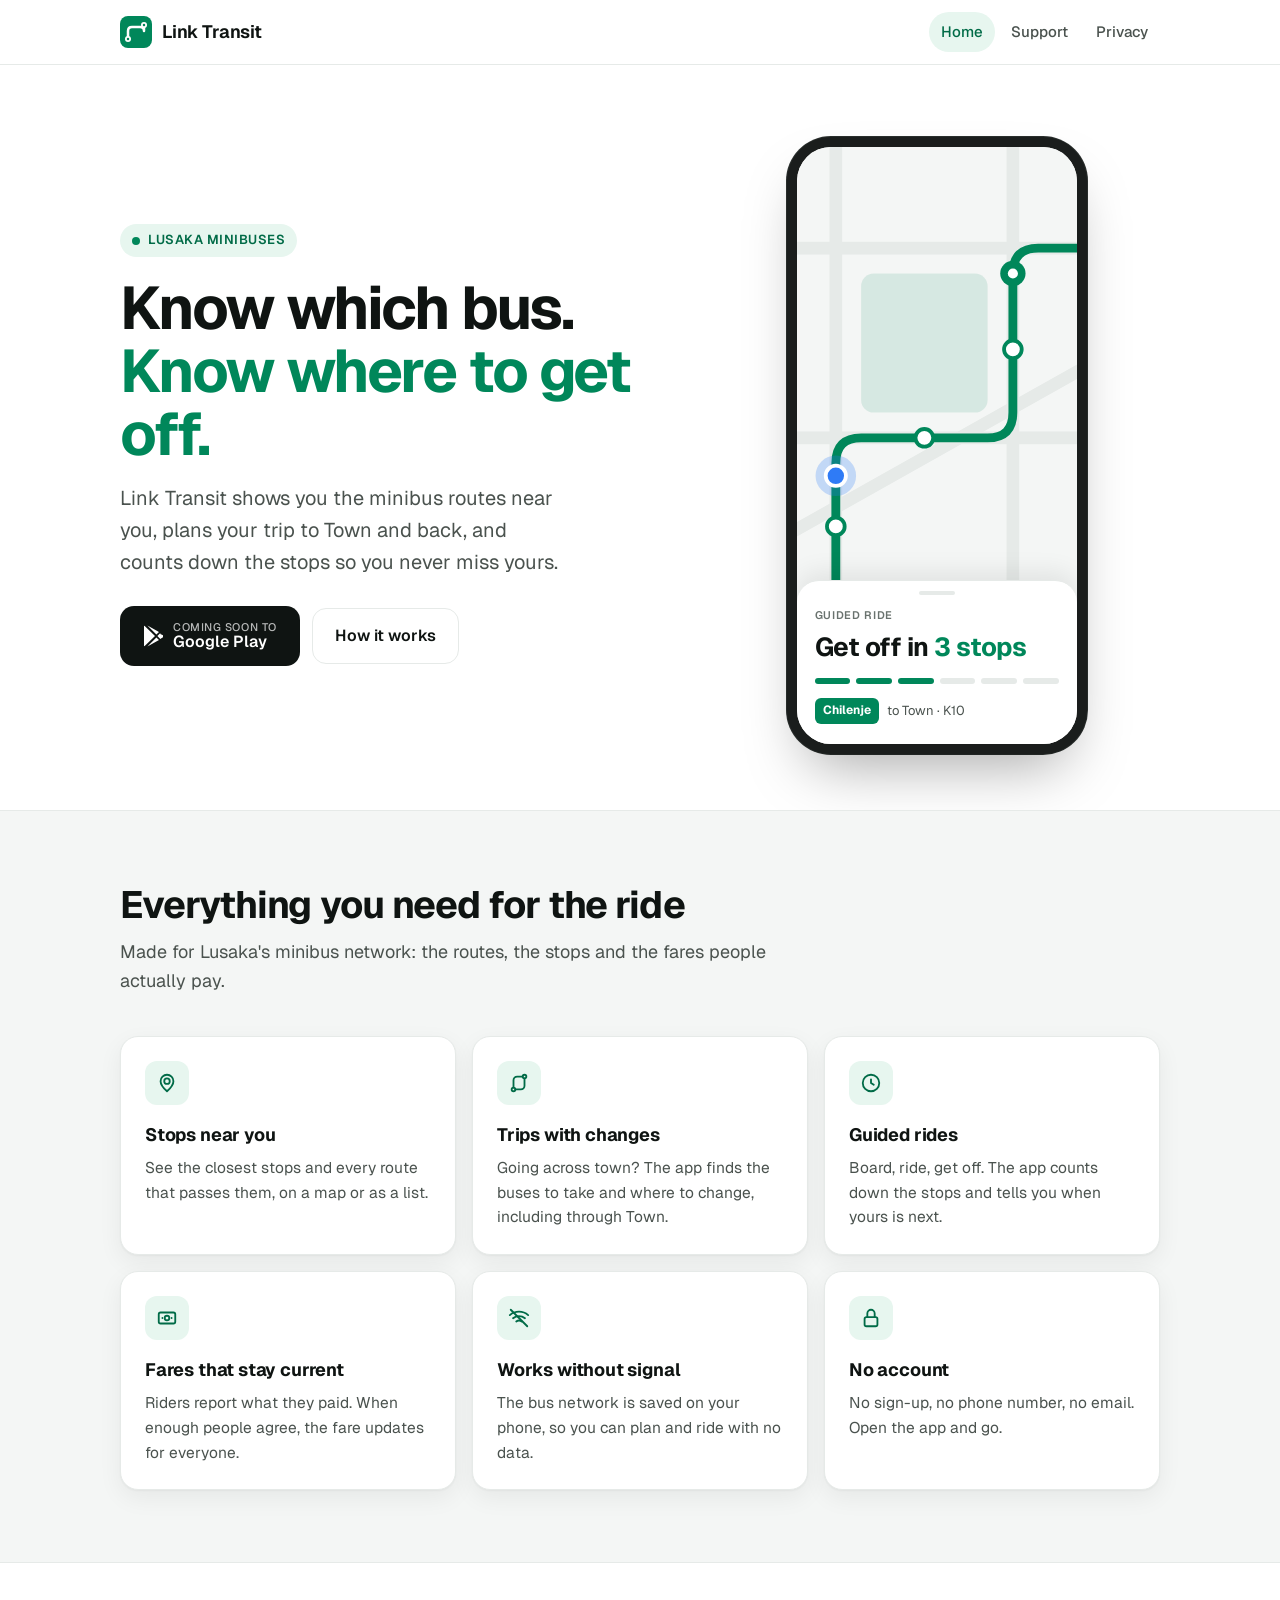
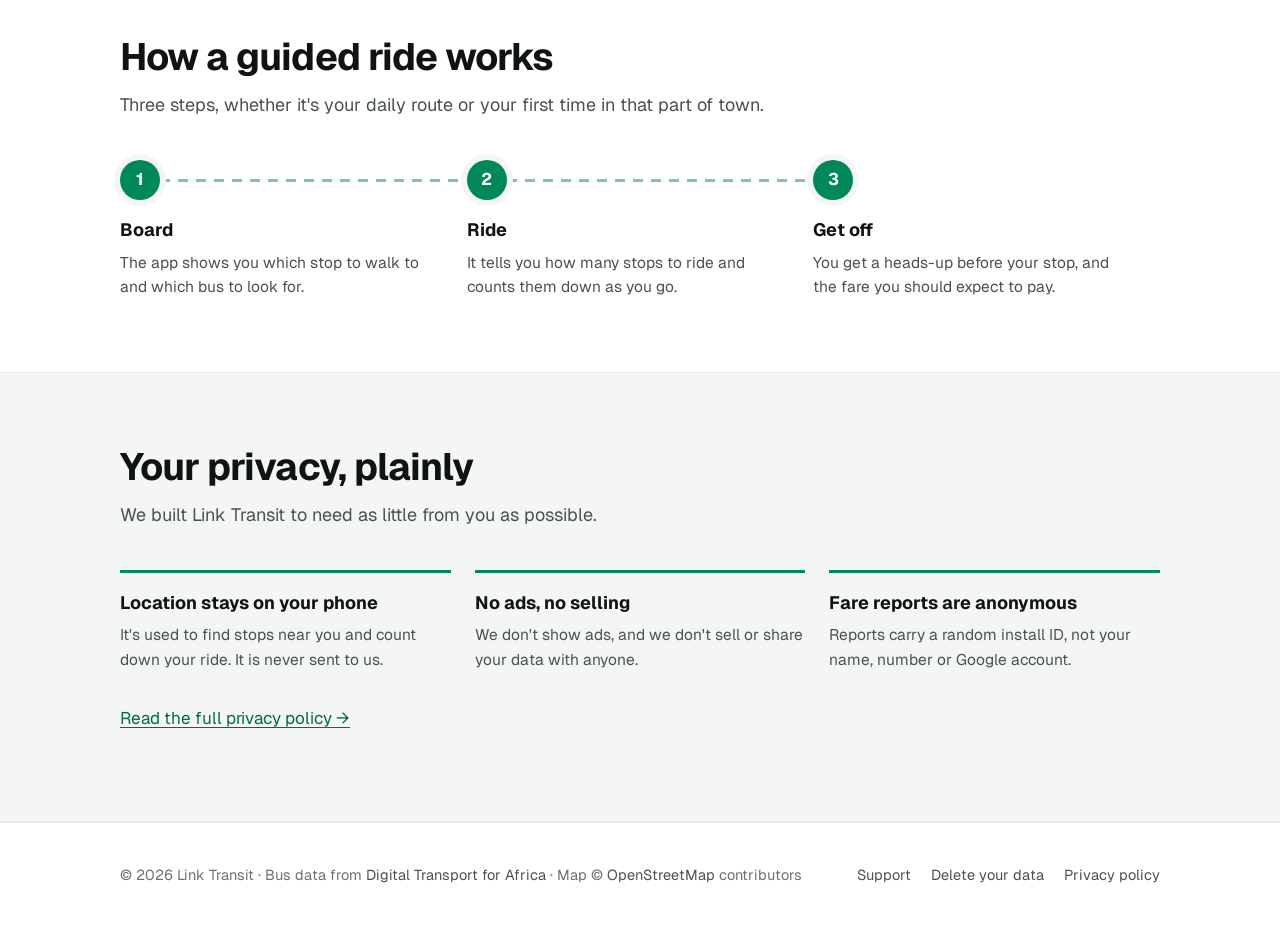
==== index.html @ 58b420fc "Link Transit website: home, privacy policy, support Co-Authored-By: Claude Opus 5.5 <noreply@anthrop" ====
<!doctype html>
<html lang="en">
<head>
<meta charset="utf-8">
<meta name="viewport" content="width=device-width, initial-scale=1">
<title>Link Transit: minibuses in Lusaka</title>
<meta name="description" content="Find your minibus in Lusaka. Nearby stops, trip plans, guided rides that tell you when to get off, and fares kept up to date by riders.">
<meta name="theme-color" content="#00875A">
<meta property="og:title" content="Link Transit">
<meta property="og:description" content="Find your minibus in Lusaka. Know where to board, how many stops to ride and what to pay.">
<link rel="icon" href="favicon.svg" type="image/svg+xml">
<link rel="preconnect" href="https://fonts.googleapis.com">
<link rel="preconnect" href="https://fonts.gstatic.com" crossorigin>
<link href="https://fonts.googleapis.com/css2?family=Geist:wght@400;500;600;700&display=swap" rel="stylesheet">
<link rel="stylesheet" href="style.css">
</head>
<body>

<header class="site-header">
  <div class="wrap">
    <a class="brand" href="./" aria-label="Link Transit home">
      <svg viewBox="0 0 64 64" aria-hidden="true"><rect width="64" height="64" rx="16" fill="#00875A"/><path d="M16 46 L16 30 Q16 22 24 22 L40 22 Q48 22 48 30 L48 18" fill="none" stroke="#fff" stroke-width="5" stroke-linecap="round" stroke-linejoin="round"/><circle cx="16" cy="46" r="6" fill="#fff"/><circle cx="16" cy="46" r="2.5" fill="#00875A"/><circle cx="48" cy="18" r="6" fill="#fff"/><circle cx="48" cy="18" r="2.5" fill="#00875A"/></svg>
      <span>Link Transit</span>
    </a>
    <nav class="nav" aria-label="Main">
      <a href="./" aria-current="page">Home</a>
      <a href="support.html">Support</a>
      <a href="privacy.html">Privacy</a>
    </nav>
  </div>
</header>

<main>
  <section class="hero">
    <div class="wrap">
      <div>
        <span class="eyebrow"><span class="pulse" aria-hidden="true"></span>Lusaka minibuses</span>
        <h1>Know which bus. <em>Know where to get off.</em></h1>
        <p class="lede">Link Transit shows you the minibus routes near you, plans your trip to Town and back, and counts down the stops so you never miss yours.</p>
        <div class="cta-row">
          <span class="btn btn-primary" aria-disabled="true">
            <svg width="20" height="22" viewBox="0 0 20 22" aria-hidden="true"><path fill="currentColor" d="M1 1.3v19.4c0 .4.4.6.7.4L12 11 1.7.9C1.4.7 1 .9 1 1.3Zm12.4 8.3 2.6-2.6L4.4.4l9 9.2Zm0 2.8-9 9.2L16 15l-2.6-2.6Zm3.9-4.4L14.4 11l2.9 2.9 3-1.7c.9-.5.9-1.4 0-1.9l-3-1.4Z"/></svg>
            <span><small>Coming soon to</small>Google Play</span>
          </span>
          <a class="btn btn-ghost" href="#how">How it works</a>
        </div>
      </div>

      <div class="phone" aria-label="The app guiding a ride: get off in 3 stops" role="img">
        <div class="screen">
          <div class="screen-map">
            <svg viewBox="0 0 280 360" preserveAspectRatio="xMidYMid slice" aria-hidden="true">
              <g stroke="var(--line)" stroke-width="10" fill="none" stroke-linecap="round">
                <path d="M-20 80 H300"/><path d="M-20 230 H300"/><path d="M60 -20 V400"/><path d="M200 -20 V400"/><path d="M-20 330 L300 150"/>
              </g>
              <rect x="80" y="100" width="100" height="110" rx="10" fill="color-mix(in srgb, var(--accent) 12%, transparent)"/>
              <path d="M60 360 V250 Q60 230 80 230 H180 Q200 230 200 210 V100 Q200 80 220 80 H300" fill="none" stroke="var(--accent)" stroke-width="7" stroke-linecap="round" stroke-linejoin="round"/>
              <g fill="var(--card)" stroke="var(--accent)" stroke-width="3">
                <circle cx="60" cy="300" r="7"/><circle cx="130" cy="230" r="7"/><circle cx="200" cy="160" r="7"/>
              </g>
              <circle cx="200" cy="100" r="10" fill="var(--accent)"/>
              <circle cx="200" cy="100" r="4" fill="var(--card)"/>
              <circle cx="60" cy="260" r="16" fill="color-mix(in srgb, var(--you) 25%, transparent)"/>
              <circle cx="60" cy="260" r="8" fill="var(--you)" stroke="#fff" stroke-width="3"/>
            </svg>
          </div>
          <div class="sheet">
            <div class="grab"></div>
            <div class="k">Guided ride</div>
            <div class="big">Get off in <b>3 stops</b></div>
            <div class="stops"><i></i><i></i><i></i><i class="todo"></i><i class="todo"></i><i class="todo"></i></div>
            <div class="chip-row"><span class="route-badge">Chilenje</span> to Town · K10</div>
          </div>
        </div>
      </div>
    </div>
  </section>

  <section class="alt">
    <div class="wrap">
      <h2>Everything you need for the ride</h2>
      <p class="section-lede">Made for Lusaka's minibus network: the routes, the stops and the fares people actually pay.</p>
      <div class="features">
        <article class="feature">
          <div class="icon"><svg viewBox="0 0 24 24" fill="none" stroke="currentColor" stroke-width="2" stroke-linecap="round" stroke-linejoin="round" aria-hidden="true"><circle cx="12" cy="10" r="3"/><path d="M12 21s-7-6.2-7-11a7 7 0 0 1 14 0c0 4.8-7 11-7 11Z"/></svg></div>
          <h3>Stops near you</h3>
          <p>See the closest stops and every route that passes them, on a map or as a list.</p>
        </article>
        <article class="feature">
          <div class="icon"><svg viewBox="0 0 24 24" fill="none" stroke="currentColor" stroke-width="2" stroke-linecap="round" stroke-linejoin="round" aria-hidden="true"><circle cx="6" cy="19" r="2"/><circle cx="18" cy="5" r="2"/><path d="M6 17V9a4 4 0 0 1 4-4h6"/><path d="M18 7v8a4 4 0 0 1-4 4H8"/></svg></div>
          <h3>Trips with changes</h3>
          <p>Going across town? The app finds the buses to take and where to change, including through Town.</p>
        </article>
        <article class="feature">
          <div class="icon"><svg viewBox="0 0 24 24" fill="none" stroke="currentColor" stroke-width="2" stroke-linecap="round" stroke-linejoin="round" aria-hidden="true"><path d="M12 8v4l3 2"/><circle cx="12" cy="12" r="9"/></svg></div>
          <h3>Guided rides</h3>
          <p>Board, ride, get off. The app counts down the stops and tells you when yours is next.</p>
        </article>
        <article class="feature">
          <div class="icon"><svg viewBox="0 0 24 24" fill="none" stroke="currentColor" stroke-width="2" stroke-linecap="round" stroke-linejoin="round" aria-hidden="true"><rect x="3" y="6" width="18" height="12" rx="2"/><circle cx="12" cy="12" r="2.5"/><path d="M7 12h.01M17 12h.01"/></svg></div>
          <h3>Fares that stay current</h3>
          <p>Riders report what they paid. When enough people agree, the fare updates for everyone.</p>
        </article>
        <article class="feature">
          <div class="icon"><svg viewBox="0 0 24 24" fill="none" stroke="currentColor" stroke-width="2" stroke-linecap="round" stroke-linejoin="round" aria-hidden="true"><path d="M2 8.8a15 15 0 0 1 20 0"/><path d="M5.5 12.3a10 10 0 0 1 13 0"/><path d="M9 15.8a5 5 0 0 1 6 0"/><path d="M3 3l18 18"/></svg></div>
          <h3>Works without signal</h3>
          <p>The bus network is saved on your phone, so you can plan and ride with no data.</p>
        </article>
        <article class="feature">
          <div class="icon"><svg viewBox="0 0 24 24" fill="none" stroke="currentColor" stroke-width="2" stroke-linecap="round" stroke-linejoin="round" aria-hidden="true"><rect x="5" y="11" width="14" height="10" rx="2"/><path d="M8 11V7a4 4 0 0 1 8 0v4"/></svg></div>
          <h3>No account</h3>
          <p>No sign-up, no phone number, no email. Open the app and go.</p>
        </article>
      </div>
    </div>
  </section>

  <section id="how">
    <div class="wrap">
      <h2>How a guided ride works</h2>
      <p class="section-lede">Three steps, whether it's your daily route or your first time in that part of town.</p>
      <div class="steps">
        <div class="step"><h3>Board</h3><p>The app shows you which stop to walk to and which bus to look for.</p></div>
        <div class="step"><h3>Ride</h3><p>It tells you how many stops to ride and counts them down as you go.</p></div>
        <div class="step"><h3>Get off</h3><p>You get a heads-up before your stop, and the fare you should expect to pay.</p></div>
      </div>
    </div>
  </section>

  <section class="alt">
    <div class="wrap">
      <h2>Your privacy, plainly</h2>
      <p class="section-lede">We built Link Transit to need as little from you as possible.</p>
      <div class="promise">
        <div><h3>Location stays on your phone</h3><p>It's used to find stops near you and count down your ride. It is never sent to us.</p></div>
        <div><h3>No ads, no selling</h3><p>We don't show ads, and we don't sell or share your data with anyone.</p></div>
        <div><h3>Fare reports are anonymous</h3><p>Reports carry a random install ID, not your name, number or Google account.</p></div>
      </div>
      <p style="margin-top:32px"><a href="privacy.html">Read the full privacy policy →</a></p>
    </div>
  </section>
</main>

<footer class="site-footer">
  <div class="wrap">
    <p>© 2026 Link Transit · Bus data from <a href="https://www.digitaltransport4africa.org/" rel="noopener">Digital Transport for Africa</a> · Map © <a href="https://www.openstreetmap.org/copyright" rel="noopener">OpenStreetMap</a> contributors</p>
    <nav aria-label="Footer">
      <a href="support.html">Support</a>
      <a href="support.html#delete">Delete your data</a>
      <a href="privacy.html">Privacy policy</a>
    </nav>
  </div>
</footer>

</body>
</html>
---- style.css ----
:root {
  --bg: #FFFFFF;
  --bg2: #F4F6F5;
  --card: #FFFFFF;
  --ink: #0F1412;
  --ink2: #4A524E;
  --ink3: #69726E;
  --line: #E6EAE8;
  --accent: #00875A;
  --accent-ink: #006B47;
  --accent-soft: #E7F6EF;
  --on-accent: #FFFFFF;
  --you: #2F7BF6;
  --shadow: 0 1px 2px rgba(15, 20, 18, .04), 0 8px 24px rgba(15, 20, 18, .06);
  --radius: 18px;
  color-scheme: light;
}
@media (prefers-color-scheme: dark) {
  :root:not([data-theme="light"]) {
    --bg: #0D0F0E;
    --bg2: #161918;
    --card: #141716;
    --ink: #F1F4F2;
    --ink2: #A9B2AE;
    --ink3: #8A938F;
    --line: #262B29;
    --accent: #2BC48A;
    --accent-ink: #2BC48A;
    --accent-soft: #10291F;
    --on-accent: #04130C;
    --you: #5B9BFF;
    --shadow: 0 1px 2px rgba(0, 0, 0, .3), 0 8px 24px rgba(0, 0, 0, .35);
    color-scheme: dark;
  }
}

* { box-sizing: border-box; }
html { -webkit-text-size-adjust: 100%; scroll-behavior: smooth; }
body {
  margin: 0;
  background: var(--bg);
  color: var(--ink);
  font: 17px/1.6 "Geist", system-ui, -apple-system, "Segoe UI", Roboto, sans-serif;
  -webkit-font-smoothing: antialiased;
}
a { color: var(--accent-ink); text-underline-offset: 3px; }
a:hover { text-decoration-thickness: 2px; }
img, svg { display: block; max-width: 100%; }
:focus-visible { outline: 3px solid var(--you); outline-offset: 3px; border-radius: 6px; }

.wrap { max-width: 1080px; margin: 0 auto; padding: 0 20px; }
.narrow { max-width: 720px; }

/* Header */
.site-header {
  position: sticky; top: 0; z-index: 10;
  background: color-mix(in srgb, var(--bg) 85%, transparent);
  backdrop-filter: saturate(1.4) blur(12px);
  -webkit-backdrop-filter: saturate(1.4) blur(12px);
  border-bottom: 1px solid var(--line);
}
.site-header .wrap { display: flex; align-items: center; justify-content: space-between; height: 64px; gap: 16px; }
.brand { display: flex; align-items: center; gap: 10px; color: var(--ink); text-decoration: none; font-weight: 650; font-size: 18px; letter-spacing: -.01em; }
.brand svg { width: 32px; height: 32px; flex: none; }
.nav { display: flex; gap: 4px; }
.nav a { color: var(--ink2); text-decoration: none; font-size: 15px; font-weight: 500; padding: 8px 12px; border-radius: 999px; }
.nav a:hover { color: var(--ink); background: var(--bg2); }
.nav a[aria-current="page"] { color: var(--accent-ink); background: var(--accent-soft); }

/* Hero */
.hero { padding: 72px 0 56px; overflow: hidden; }
.hero .wrap { display: grid; grid-template-columns: 1.1fr .9fr; gap: 48px; align-items: center; }
.eyebrow {
  display: inline-flex; align-items: center; gap: 8px;
  font-size: 13px; font-weight: 600; letter-spacing: .04em; text-transform: uppercase;
  color: var(--accent-ink); background: var(--accent-soft);
  padding: 6px 12px; border-radius: 999px;
}
.pulse { width: 8px; height: 8px; border-radius: 50%; background: var(--accent); box-shadow: 0 0 0 0 var(--accent); animation: pulse 2s infinite; }
@keyframes pulse {
  0% { box-shadow: 0 0 0 0 color-mix(in srgb, var(--accent) 60%, transparent); }
  70% { box-shadow: 0 0 0 10px transparent; }
  100% { box-shadow: 0 0 0 0 transparent; }
}
h1 { font-size: clamp(38px, 6vw, 60px); line-height: 1.05; letter-spacing: -.035em; margin: 20px 0 16px; font-weight: 700; }
h1 em { font-style: normal; color: var(--accent); }
.lede { font-size: 20px; color: var(--ink2); max-width: 34ch; margin: 0 0 28px; }
.cta-row { display: flex; flex-wrap: wrap; gap: 12px; align-items: center; }
.btn {
  display: inline-flex; align-items: center; gap: 10px;
  padding: 14px 22px; border-radius: 14px; font-weight: 600; font-size: 16px; text-decoration: none;
  border: 1px solid transparent;
}
.btn-primary { background: var(--ink); color: var(--bg); }
.btn-primary[aria-disabled="true"] { cursor: default; }
.btn-ghost { color: var(--ink); border-color: var(--line); }
.btn-ghost:hover { background: var(--bg2); }
.btn small { display: block; font-size: 11px; font-weight: 500; opacity: .7; line-height: 1.1; text-transform: uppercase; letter-spacing: .05em; }
.btn span { line-height: 1.15; }

/* Phone mockup */
.phone {
  width: 300px; max-width: 100%; margin: 0 auto;
  aspect-ratio: 9 / 18.5;
  border-radius: 44px; padding: 10px;
  background: var(--ink);
  box-shadow: 0 30px 60px -20px rgba(0, 0, 0, .35), 0 0 0 1px var(--line);
  position: relative;
}
.screen { height: 100%; border-radius: 34px; overflow: hidden; background: var(--bg); position: relative; display: flex; flex-direction: column; }
.screen-map { flex: 1; position: relative; background: var(--bg2); }
.screen-map svg { position: absolute; inset: 0; width: 100%; height: 100%; }
.sheet {
  background: var(--card); border-top: 1px solid var(--line);
  border-radius: 22px 22px 0 0; margin-top: -22px; position: relative;
  padding: 10px 18px 20px;
  box-shadow: 0 -8px 24px rgba(0, 0, 0, .08);
}
.grab { width: 36px; height: 4px; border-radius: 4px; background: var(--line); margin: 0 auto 12px; }
.sheet .k { font-size: 11px; font-weight: 600; text-transform: uppercase; letter-spacing: .06em; color: var(--ink3); }
.sheet .big { font-size: 26px; font-weight: 700; letter-spacing: -.02em; margin: 2px 0 10px; }
.sheet .big b { color: var(--accent); }
.stops { display: flex; gap: 6px; margin-bottom: 14px; }
.stops i { flex: 1; height: 6px; border-radius: 6px; background: var(--accent); }
.stops i.todo { background: var(--line); }
.chip-row { display: flex; gap: 8px; align-items: center; font-size: 13px; color: var(--ink2); }
.route-badge { font-weight: 700; font-size: 12px; background: var(--accent); color: var(--on-accent); padding: 3px 8px; border-radius: 6px; }

/* Sections */
section { padding: 72px 0; }
.alt { background: var(--bg2); border-top: 1px solid var(--line); border-bottom: 1px solid var(--line); }
h2 { font-size: clamp(28px, 4vw, 38px); letter-spacing: -.025em; line-height: 1.15; margin: 0 0 12px; }
.section-lede { color: var(--ink2); font-size: 18px; max-width: 56ch; margin: 0 0 40px; }

.features { display: grid; grid-template-columns: repeat(3, 1fr); gap: 16px; }
.feature {
  background: var(--card); border: 1px solid var(--line); border-radius: var(--radius);
  padding: 24px; box-shadow: var(--shadow);
}
.icon {
  width: 44px; height: 44px; border-radius: 12px; display: grid; place-items: center;
  background: var(--accent-soft); color: var(--accent-ink); margin-bottom: 16px;
}
.icon svg { width: 22px; height: 22px; }
.feature h3 { margin: 0 0 6px; font-size: 18px; letter-spacing: -.01em; }
.feature p { margin: 0; color: var(--ink2); font-size: 15.5px; }

.steps { display: grid; grid-template-columns: repeat(3, 1fr); gap: 0; counter-reset: step; position: relative; }
.step { position: relative; padding: 0 24px 0 0; }
.step::before {
  counter-increment: step; content: counter(step);
  display: grid; place-items: center; width: 40px; height: 40px; border-radius: 50%;
  background: var(--accent); color: var(--on-accent); font-weight: 700; margin-bottom: 16px;
  position: relative; z-index: 1; box-shadow: 0 0 0 6px var(--bg2);
}
.step::after {
  content: ""; position: absolute; top: 19px; left: 40px; right: 0; height: 3px;
  background: repeating-linear-gradient(90deg, var(--accent) 0 10px, transparent 10px 18px);
  opacity: .5;
}
.step:last-child::after { display: none; }
.step h3 { margin: 0 0 6px; font-size: 18px; }
.step p { margin: 0; color: var(--ink2); font-size: 15.5px; }

.promise { display: grid; grid-template-columns: repeat(3, 1fr); gap: 24px; }
.promise div { border-top: 3px solid var(--accent); padding-top: 16px; }
.promise h3 { margin: 0 0 6px; font-size: 18px; }
.promise p { margin: 0; color: var(--ink2); font-size: 15.5px; }

/* Document pages */
.doc-hero { padding: 56px 0 8px; }
.doc-hero h1 { font-size: clamp(34px, 5vw, 48px); margin: 12px 0 8px; }
.meta { color: var(--ink3); font-size: 15px; margin: 0; }
.doc { padding: 24px 0 80px; }
.doc h2 { font-size: 24px; margin: 48px 0 12px; padding-top: 24px; border-top: 1px solid var(--line); scroll-margin-top: 88px; }
.doc h3 { font-size: 18px; margin: 24px 0 8px; }
.doc p, .doc li { color: var(--ink2); }
.doc strong { color: var(--ink); }
.doc ul { padding-left: 22px; }
.doc li { margin: 4px 0; }

.summary {
  display: grid; grid-template-columns: repeat(2, 1fr); gap: 12px; margin: 32px 0 8px;
}
.summary div {
  background: var(--accent-soft); border-radius: 14px; padding: 16px 18px;
  font-size: 15.5px; color: var(--ink); display: flex; gap: 12px; align-items: flex-start;
}
.summary svg { width: 20px; height: 20px; flex: none; color: var(--accent-ink); margin-top: 3px; }

.toc { background: var(--bg2); border: 1px solid var(--line); border-radius: 14px; padding: 16px 20px; margin: 24px 0; }
.toc p { margin: 0 0 6px; font-weight: 600; color: var(--ink); font-size: 14px; text-transform: uppercase; letter-spacing: .05em; }
.toc ol { margin: 0; padding-left: 20px; columns: 2; column-gap: 32px; }
.toc a { color: var(--ink2); text-decoration: none; }
.toc a:hover { color: var(--accent-ink); text-decoration: underline; }

.table-wrap { overflow-x: auto; border: 1px solid var(--line); border-radius: 14px; margin: 16px 0; }
table { width: 100%; border-collapse: collapse; font-size: 15px; min-width: 560px; }
th, td { text-align: left; vertical-align: top; padding: 14px 16px; border-bottom: 1px solid var(--line); }
tr:last-child td { border-bottom: 0; }
th { color: var(--ink); background: var(--bg2); font-size: 13px; text-transform: uppercase; letter-spacing: .05em; }
td { color: var(--ink2); }
td:first-child { color: var(--ink); }

.callout {
  border: 1px solid var(--line); border-left: 4px solid var(--accent);
  border-radius: 12px; padding: 16px 20px; background: var(--card); margin: 20px 0;
}
.callout p { margin: 0; }

.faq details {
  border: 1px solid var(--line); border-radius: 14px; background: var(--card);
  margin: 10px 0; padding: 0 20px;
}
.faq summary {
  cursor: pointer; list-style: none; padding: 18px 0; font-weight: 600; color: var(--ink);
  display: flex; justify-content: space-between; gap: 16px; align-items: center;
}
.faq summary::-webkit-details-marker { display: none; }
.faq summary::after { content: "+"; font-size: 22px; font-weight: 400; color: var(--ink3); transition: transform .2s; }
.faq details[open] summary::after { transform: rotate(45deg); }
.faq details > *:not(summary) { margin-top: 0; }
.faq details p:last-child, .faq details ol:last-child { padding-bottom: 6px; }

.contact-card {
  display: flex; gap: 20px; align-items: center; flex-wrap: wrap;
  background: var(--ink); color: var(--bg); border-radius: var(--radius); padding: 28px; margin: 24px 0;
}
.contact-card h3 { margin: 0 0 4px; color: var(--bg); font-size: 20px; }
.contact-card p { margin: 0; color: color-mix(in srgb, var(--bg) 72%, transparent); }
.contact-card .grow { flex: 1; min-width: 220px; }
.contact-card a.btn { background: var(--accent); color: var(--on-accent); }
.email-pending { font-weight: 600; color: var(--ink); background: var(--bg2); padding: 2px 8px; border-radius: 6px; }

/* Footer */
.site-footer { border-top: 1px solid var(--line); padding: 40px 0 48px; color: var(--ink3); font-size: 14.5px; }
.site-footer .wrap { display: flex; flex-wrap: wrap; justify-content: space-between; gap: 20px; }
.site-footer nav { display: flex; gap: 20px; flex-wrap: wrap; }
.site-footer a { color: var(--ink2); text-decoration: none; }
.site-footer a:hover { color: var(--ink); text-decoration: underline; }
.site-footer p { margin: 0; }

@media (max-width: 860px) {
  .hero { padding: 40px 0 32px; }
  .hero .wrap { grid-template-columns: 1fr; gap: 40px; }
  .features, .promise { grid-template-columns: 1fr; }
  .steps { grid-template-columns: 1fr; gap: 28px; }
  .step { padding: 0 0 0 60px; }
  .step::before { position: absolute; left: 0; top: 0; }
  .step::after { top: 40px; left: 19px; right: auto; bottom: -28px; width: 3px; height: auto;
    background: repeating-linear-gradient(180deg, var(--accent) 0 10px, transparent 10px 18px); }
  .summary { grid-template-columns: 1fr; }
  .toc ol { columns: 1; }
  section { padding: 56px 0; }
}
@media (max-width: 480px) {
  .wrap { padding: 0 16px; }
  .nav a { padding: 8px 8px; font-size: 14px; }
  .brand span { display: none; }
  .lede { font-size: 18px; }
}
@media (prefers-reduced-motion: reduce) {
  * { animation: none !important; transition: none !important; scroll-behavior: auto !important; }
}

/* fixes */
.phone { background: #1A1D1C; box-shadow: 0 30px 60px -20px rgba(0, 0, 0, .35), 0 0 0 1px #2A2F2D; }
.toc li { margin: 0; padding: 3px 0; break-inside: avoid; }
@media (max-width: 640px) {
  .table-wrap { border: 0; overflow: visible; }
  table, tbody, tr, td { display: block; min-width: 0; width: auto; }
  thead { display: none; }
  tr { border: 1px solid var(--line); border-radius: 14px; margin: 0 0 12px; padding: 4px 16px; background: var(--card); }
  td { padding: 10px 0; border-bottom: 1px solid var(--line); }
  td:last-child { border-bottom: 0; }
  td:nth-child(2)::before, td:nth-child(3)::before {
    display: block; font-size: 12px; font-weight: 600; text-transform: uppercase; letter-spacing: .05em; color: var(--ink3); margin-bottom: 2px;
  }
  td:nth-child(2)::before { content: "When"; }
  td:nth-child(3)::before { content: "Why"; }
}
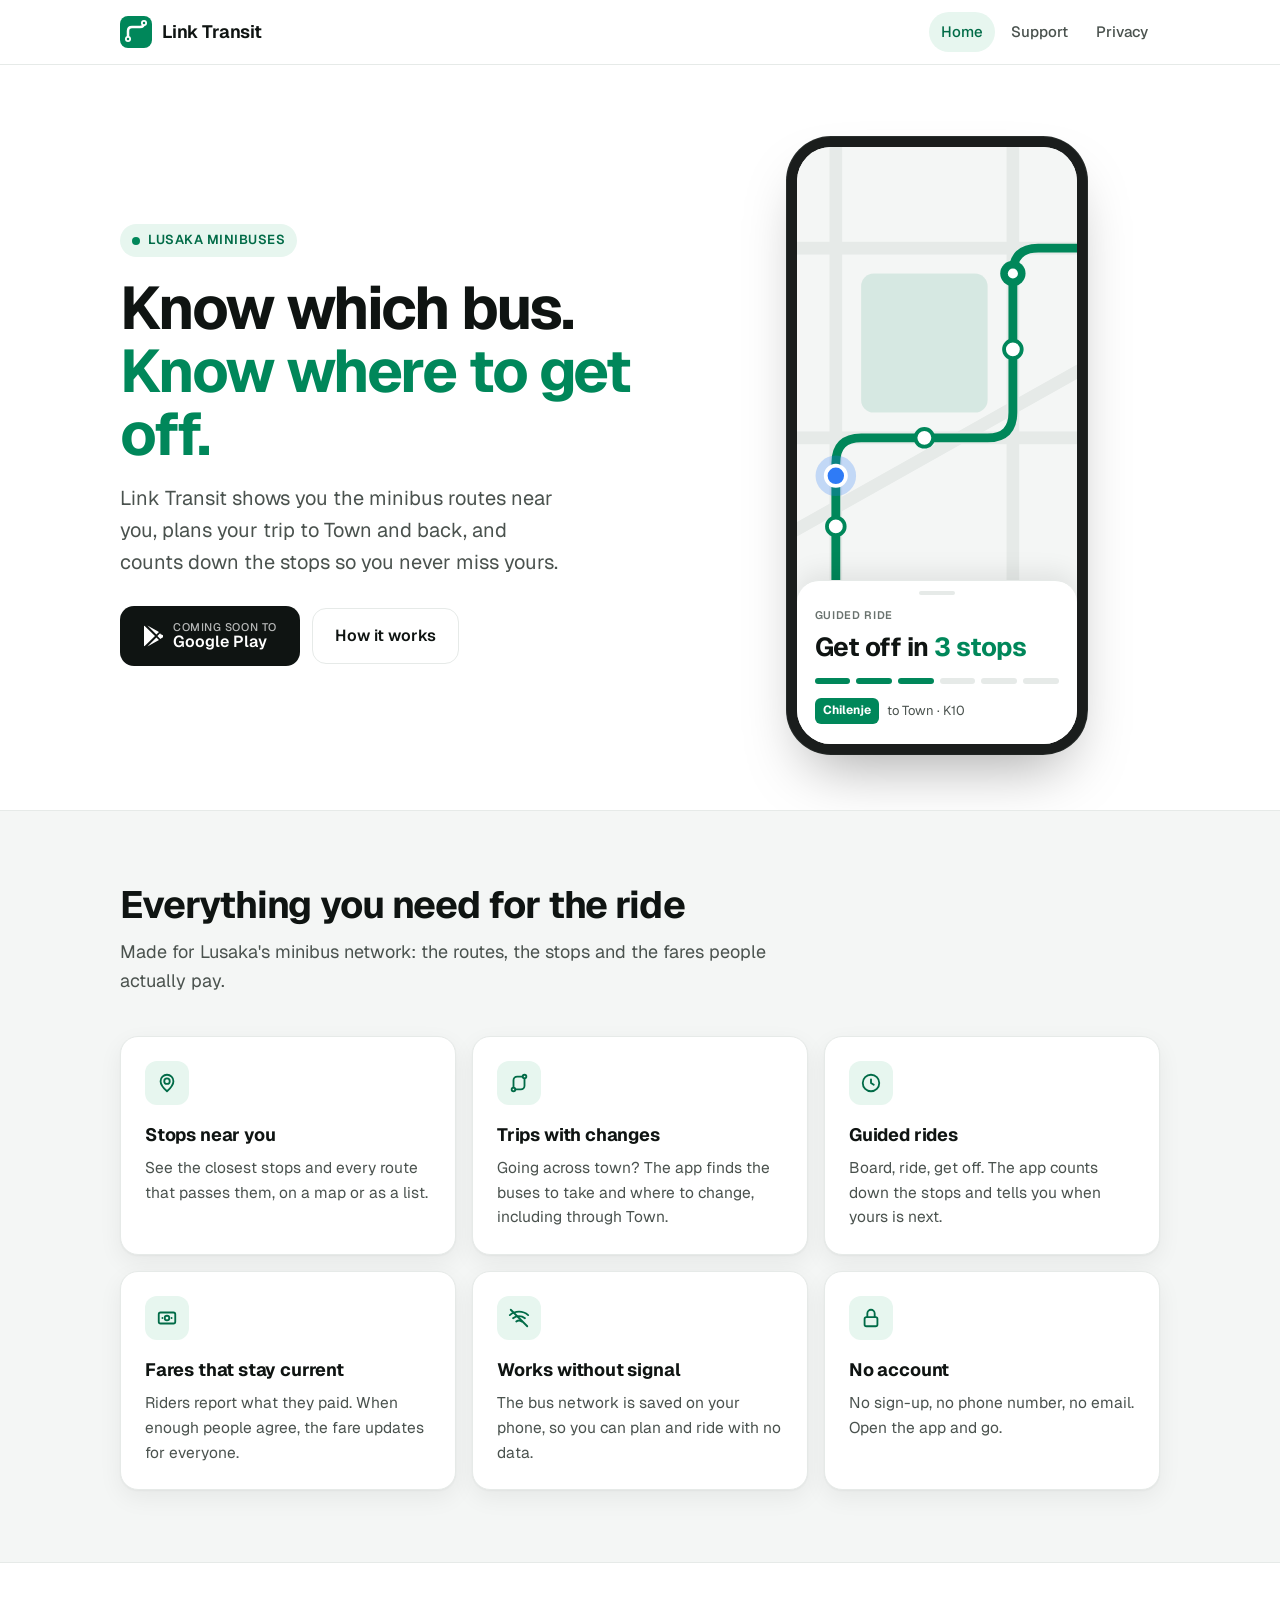
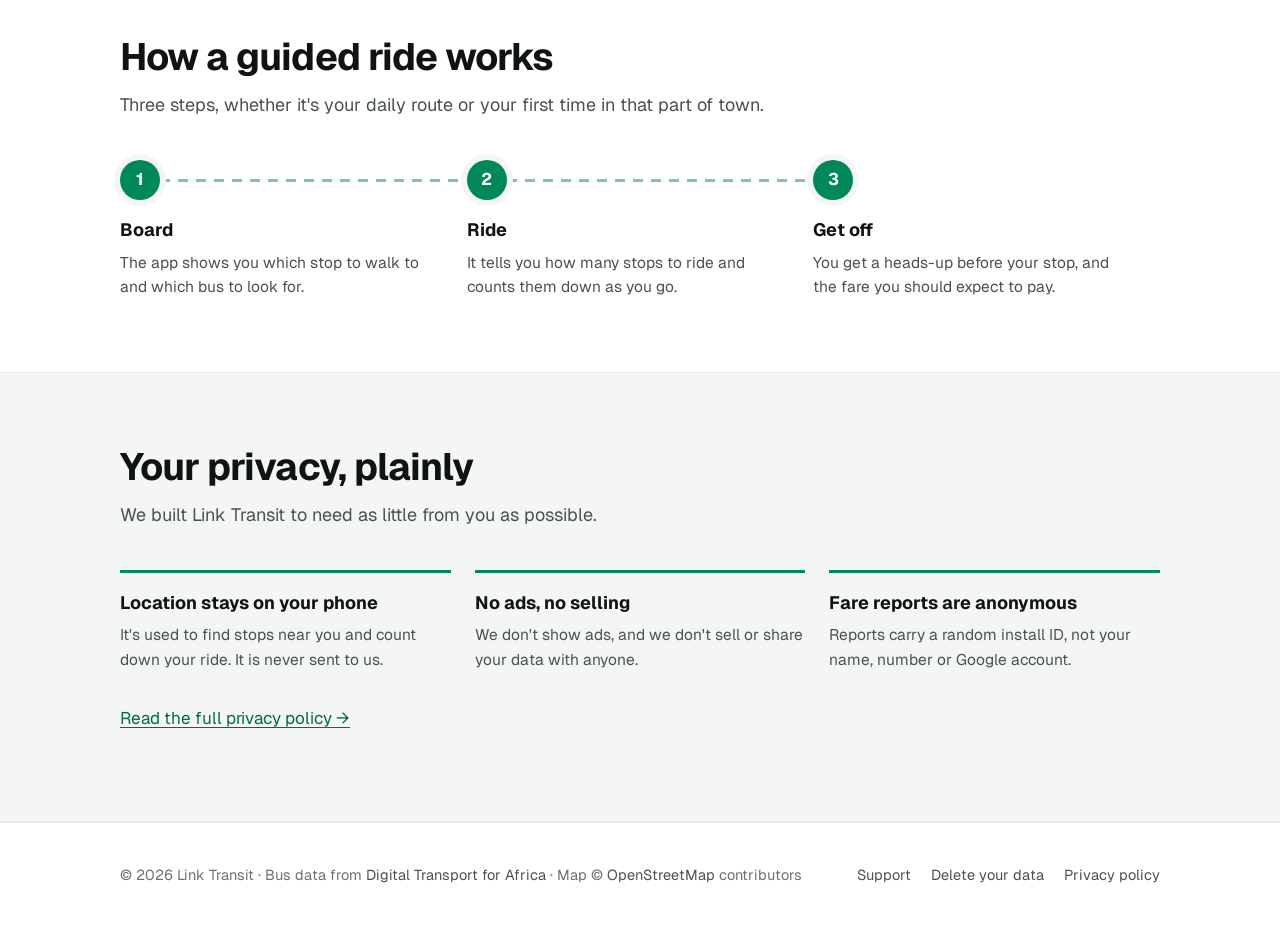
==== commit 0581d1e2: "Smoother route line in logo Co-Authored-By: Claude Opus 5.5 <noreply@anthropic.com>" ====
--- a/index.html
+++ b/index.html
@@ -19,7 +19,7 @@
 <header class="site-header">
   <div class="wrap">
     <a class="brand" href="./" aria-label="Link Transit home">
-      <svg viewBox="0 0 64 64" aria-hidden="true"><rect width="64" height="64" rx="16" fill="#00875A"/><path d="M16 46 L16 30 Q16 22 24 22 L40 22 Q48 22 48 30 L48 18" fill="none" stroke="#fff" stroke-width="5" stroke-linecap="round" stroke-linejoin="round"/><circle cx="16" cy="46" r="6" fill="#fff"/><circle cx="16" cy="46" r="2.5" fill="#00875A"/><circle cx="48" cy="18" r="6" fill="#fff"/><circle cx="48" cy="18" r="2.5" fill="#00875A"/></svg>
+      <svg viewBox="0 0 64 64" aria-hidden="true"><rect width="64" height="64" rx="16" fill="#00875A"/><path d="M16 46 L16 30 Q16 22 24 22 L40 22 Q48 22 48 14" fill="none" stroke="#fff" stroke-width="5" stroke-linecap="round" stroke-linejoin="round"/><circle cx="16" cy="46" r="6" fill="#fff"/><circle cx="16" cy="46" r="2.5" fill="#00875A"/><circle cx="48" cy="14" r="6" fill="#fff"/><circle cx="48" cy="14" r="2.5" fill="#00875A"/></svg>
       <span>Link Transit</span>
     </a>
     <nav class="nav" aria-label="Main">
